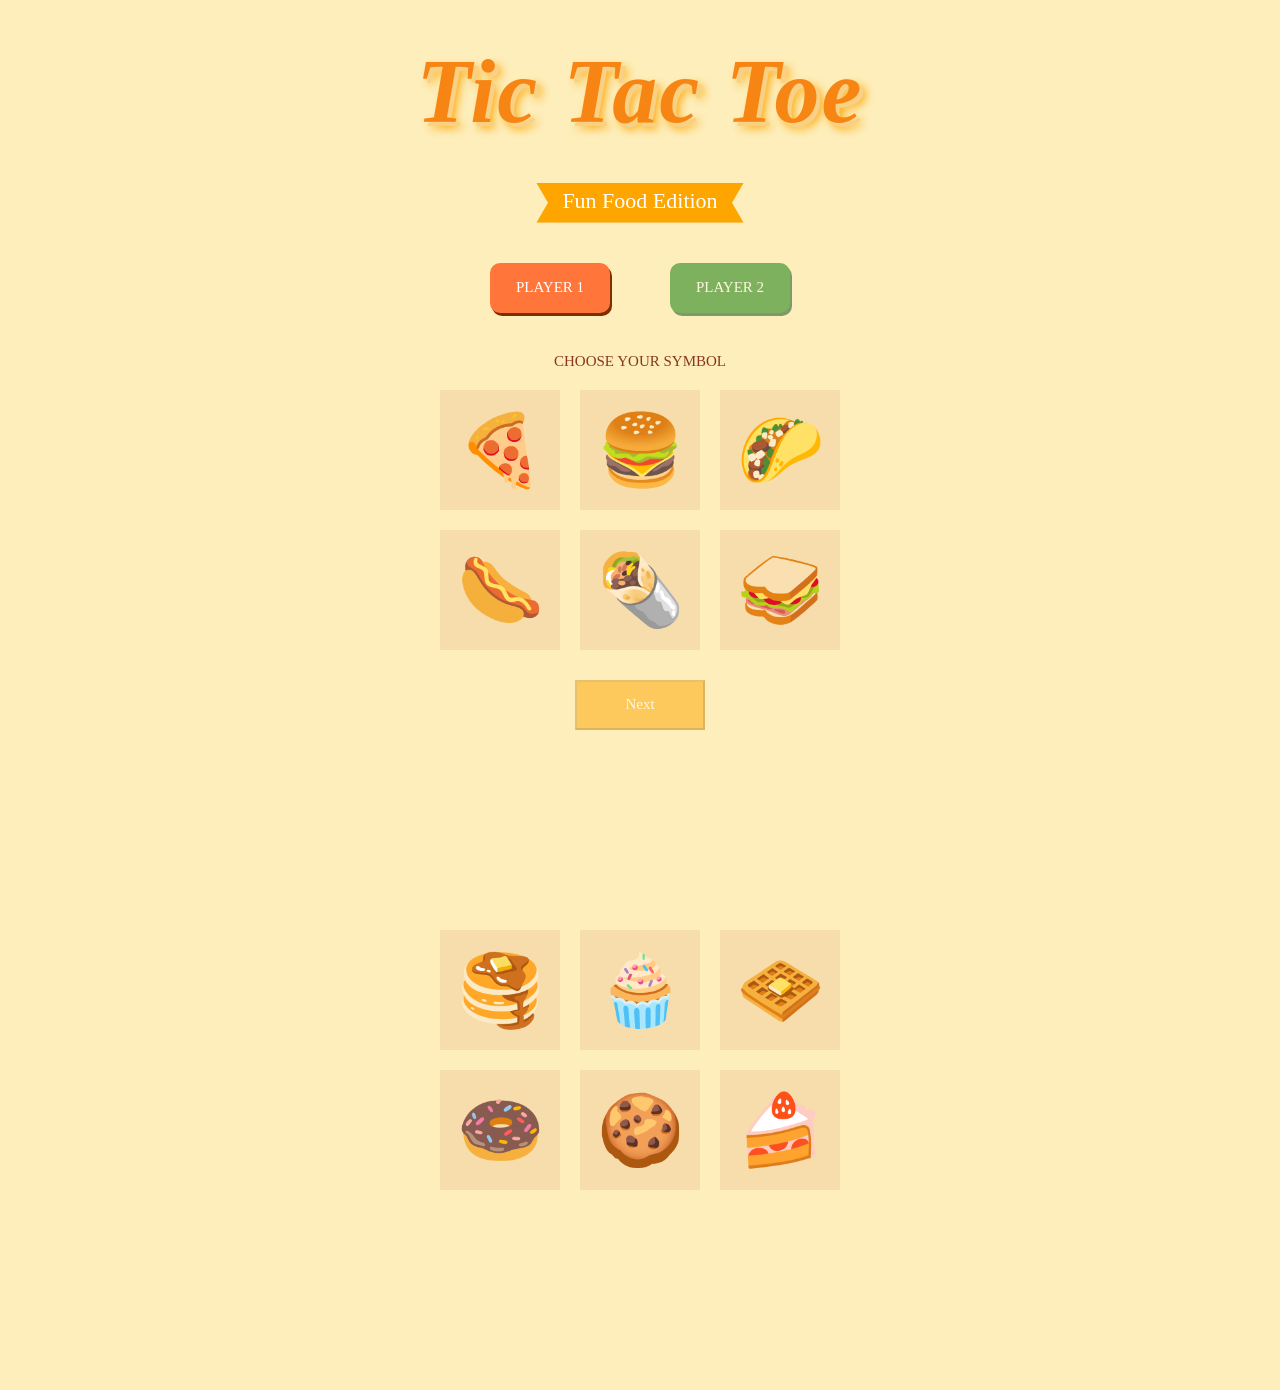
==== index.html @ acaa1447 "Rename Index.html to index.html" ====
<!DOCTYPE html>
<html lang="en">
<head>
    <meta charset="UTF-8">
    <meta name="viewport" content="width=device-width, initial-scale=1.0">
    <title>Tic Tac Toe</title>
    <link rel="stylesheet" href="style.css">
</head>
<body>
    <h1>Tic Tac Toe</h1>
    <div class="Ribbon">Fun Food Edition</div>
    <div class="PlayerBtns">
        <div id="Player1">PLAYER 1</div>
        <div id="Player2">PLAYER 2</div>
    </div>
    <div class="Choose">CHOOSE YOUR SYMBOL</div>
    <div class="Box">
        <div class="FoodBox">🍕</div>
        <div class="FoodBox">🍔</div>
        <div class="FoodBox">🌮</div>
        <div class="FoodBox">🌭</div>
        <div class="FoodBox">🌯</div>
        <div class="FoodBox">🥪</div>
    </div>
    <button id="nextBtn" disabled> Next</button>
    <div class="Box2">
        <div class="FoodBox2">🥞</div>
        <div class="FoodBox2">🧁</div>
        <div class="FoodBox2">🧇</div>
        <div class="FoodBox2">🍩</div>
        <div class="FoodBox2">🍪</div>
        <div class="FoodBox2">🍰</div>
    </div>
    <script src="HomePage.js"></script>
</body>
</html>
---- style.css ----
body {
    background-color: rgb(253, 238, 187);
}

h1 {
    font-style: italic;
    font-family: Ari;
    color: rgb(247, 133, 19);
    font-size: 90px;
    text-align: center;
    margin: 40px;
    text-shadow: 
    4px 4px 0 #f9d186,
    6px 6px 10px orange;
    letter-spacing: 2px;
}

.Ribbon {
    width: 230px;
    height: 35px;
    background-color: orange;
    text-align: center;
    margin: 10px auto;
    color: white;
    font-size: 22px;
    padding-top: 4.5px;
    font-style: italic , bold;
    clip-path: polygon(
        5% 0,
        95% 0,
        90% 50%,
        95% 100%,
        5% 100%,
        10% 50%
    );
    box-shadow: 0 8px 0 #fcebb9,
                0 20px 12px rgb(247, 193, 127);
}

.PlayerBtns {
    display: flex;
    justify-content: center;
    gap: 60px;
    margin: 40px auto;
}

#Player1 {
    width: 120px;
    height: 50px;
    background: #ff753a;
    border-radius: 10px;
    display: flex;
    justify-content: center;
    align-items: center;
    color: white;
    font-style: Ari , Bold;
    font-size: 15px;
    opacity: 1;
    transition: 0.3s;
    box-shadow: 2px 3px rgb(126, 47, 1);

}

#Player2 {
    width: 120px;
    height: 50px;
    background: rgb(2, 118, 2);
    border-radius: 10px;
    display: flex;
    justify-content: center;
    align-items: center;
    color: white;
    font-style: Ari , Bold;
    font-size: 15px;
    opacity: 0.4;
    transition: 0.4s;
    box-shadow: 2px 3px rgb(0, 72, 23);
}


.Choose {
    text-align: center;
    font-family: Ari, Bold;
    color: #8a3720;
    font-size: 15px;
}

.Box {
    display: grid;
    grid-template-columns: repeat(3, 1fr);
    gap: 20px;
    width: 30%;
    position: sticky;
    justify-content: center;
    margin: 20px auto;
    background-color: rgb(253, 238, 187);
}

.FoodBox {
    height: 120px;
    width: 120px;
    background: rgb(248, 221, 172);
    position: sticky;
    display: flex;
    justify-content: center;
    align-items: center;
    font-size: 70px;
    cursor: pointer;
    transition: 0.3s;
}

.FoodBox:hover {
    transform: sacale(1.05);
    box-shadow: 0 10px 20px rgb(248, 190, 110),
                0 20px 30px rgb(248, 190, 110);
}

.FoodBox.selected {
    border: 1px solid orange;
    transform: scale(1.1);
    box-shadow: 0 0 20px orange;
}

#nextBtn{
    height: 50px;
    width: 130px;
    margin: 30px auto;
    background-color: orange;
    color: white;
    font-family: Ari, bold;
    font-size: 15px;
    margin: 30px auto;
    display: flex;
    justify-content: center;
    align-items: center;
    opacity: 0.5;
    cursor: not-allowed;
    transition: 0.3s;
}

#nextBtn.active{
    background: orange;
    opacity: 1;
    cursor: pointer;
    box-shadow: 0  0 15px orange;
}

#nextBtn:disabled{
    opacity: 0.5;
    cursor: not-allowed;
}


.Box2 {
    display: grid;
    grid-template-columns: repeat(3, 1fr);
    gap: 20px;
    width: 20%;
    justify-content: center;
    margin: 200px auto;
    background-color: rgb(253, 238, 187);
}

.FoodBox2 {
    height: 120px;
    width: 120px;
    background: rgb(248, 221, 172);
    display: flex;
    justify-content: center;
    align-items: center;
    font-size: 70px;
    cursor: pointer;
    transition: 0.3s;
}

.FoodBox2:hover {
    transform: sacale(1.05);
    box-shadow: 0 10px 20px rgb(248, 190, 110),
                0 20px 30px rgb(248, 190, 110);
}

.FoodBox2.selected {
    border: 1px solid orange;
    transform: scale(1.1);
    box-shadow: 0 0 20px orange;
}


h3 {
    font-family: Ari, Bold;
    text-align: center;
    color: #8a3720;
}

.game-board {
    display: grid;
    grid-template-columns: repeat(3, 120px);
    gap: 15px;
    justify-content: center;
    margin-top: 40px;
}

.cell {
    width: 120px;
    height: 120px;
    background-color: #f9d186;
    border-radius: 15px;
    display: flex;
    justify-content: center;
    align-items: center;
    font-size: 60px;
    cursor: pointer;
    transition: 0.3s;
}

.cell:hover {
    transform: scale(1.05);
}

.turn{
    text-align: center;
    font-size: 25px;
    font-weight: bold;
    margin-top: 20px;
}



.popup{
    position:fixed;
    top:0;
    left:0;
    width:100%;
    height:100%;
    background:rgba(0,0,0,0.8);

    display:none;
    justify-content:center;
    align-items:center;
    z-index:599;
}

.popup-content{
    width:300px;
    padding:30px;
    border-radius:25px;

    background:linear-gradient(
        135deg,
        #fab95f,
        #ff7b00
    );

    text-align:center;

    box-shadow:
    0 0 30px #ff9900,
    0 0 60px #ffcc00;

    animation:pop 0.5s ease;
}

.trophy{
    font-size:100px;
    display: flex;
    justify-content: center;
    align-items: center;
    margin: 50px auto;
    animation:float 2s infinite;
}

#winnerMessage{
    color:rgb(119, 54, 8);
    font-size:32px;
    font-family: Impact;
    box-shadow: none;
}

#loserMessage{
    color:rgb(124, 77, 1);
    font-size:16px;
    font-family: arial, bold;
}

.popup button{
    margin-top:15px;
    width:80%;
    padding:10px;
    background-color: #47f659;

    border:none;
    border-radius:15px;

    font-size:12px;
    font-weight:bold;

    cursor:pointer;
}

#homeBtn{
    background-color: #f3f943;
}

@keyframes pop{
    from{
        transform:scale(0);
    }
    to{
        transform:scale(1);
    }
}

@keyframes float{
    0%{
        transform:translateY(0);
    }
    50%{
        transform:translateY(-10px);
    }
    100%{
        transform:translateY(0);
    }
}
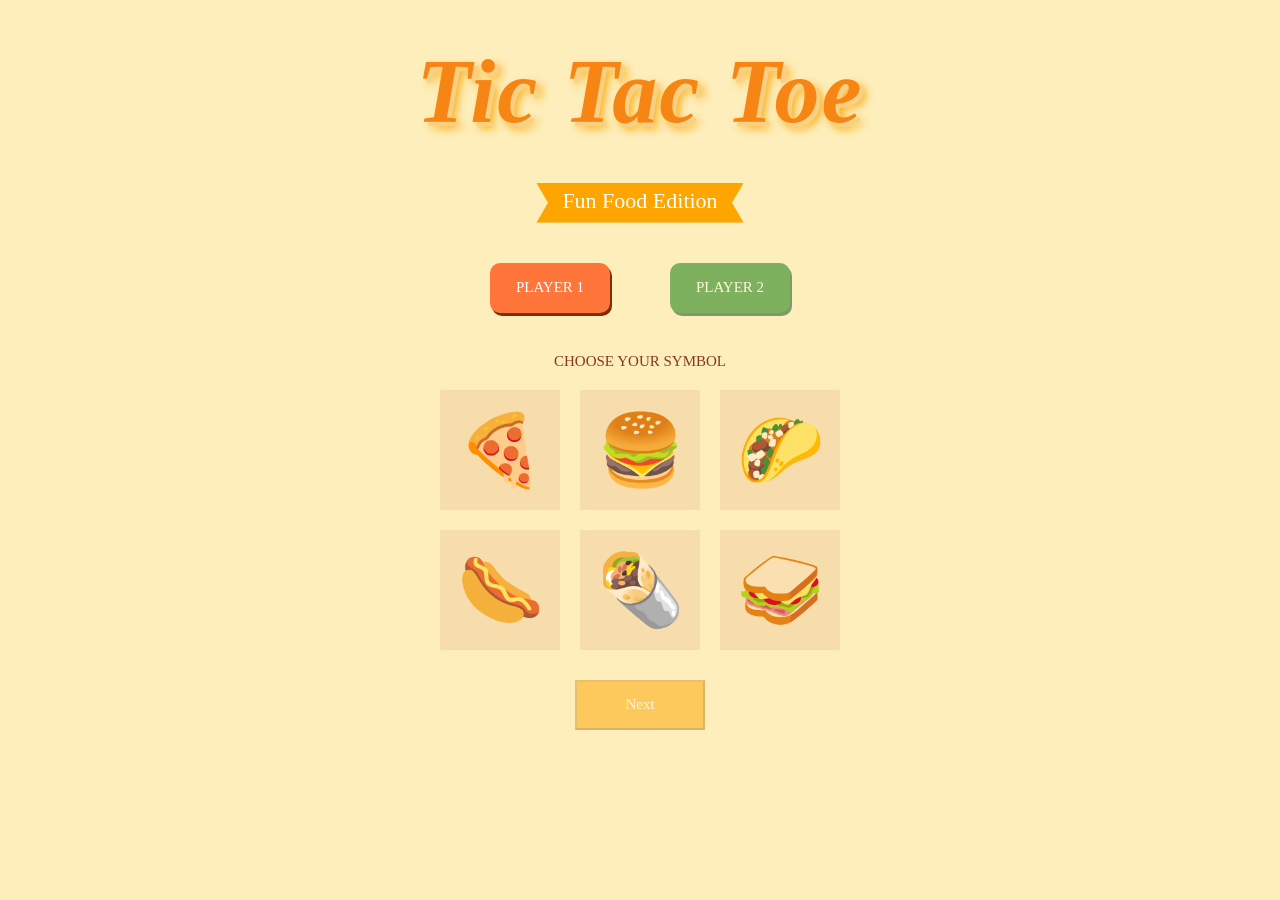
==== commit ca406e56: "Remove extra div" ====
--- a/index.html
+++ b/index.html
@@ -23,14 +23,6 @@
         <div class="FoodBox">🥪</div>
     </div>
     <button id="nextBtn" disabled> Next</button>
-    <div class="Box2">
-        <div class="FoodBox2">🥞</div>
-        <div class="FoodBox2">🧁</div>
-        <div class="FoodBox2">🧇</div>
-        <div class="FoodBox2">🍩</div>
-        <div class="FoodBox2">🍪</div>
-        <div class="FoodBox2">🍰</div>
-    </div>
     <script src="HomePage.js"></script>
 </body>
 </html>
